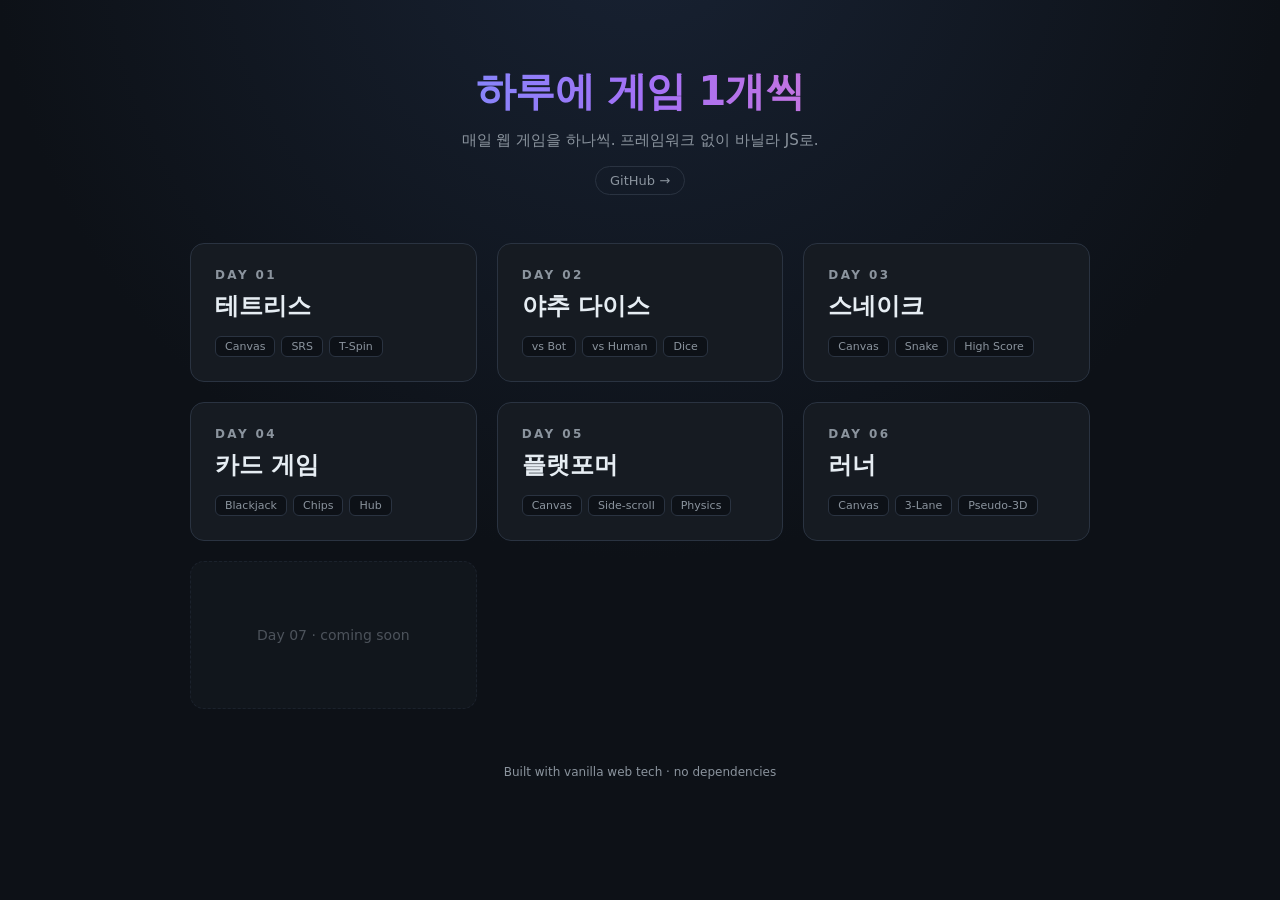
==== index.html @ 135dc763 "docs: 홈 갤러리에 day06 러너 카드 추가 'coming soon' 자리를 day06 러너 카드로 교체하고 day07 예정 칸을 남김." ====
<!DOCTYPE html>
<html lang="ko">
<head>
  <meta charset="UTF-8">
  <meta name="viewport" content="width=device-width, initial-scale=1.0">
  <title>하루에 게임 1개씩</title>
  <style>
    :root {
      --bg: #0d1117;
      --panel: #161b22;
      --line: #2a3341;
      --text: #e6edf3;
      --dim: #8b949e;
    }
    * { box-sizing: border-box; margin: 0; padding: 0; }
    body {
      background: radial-gradient(circle at 50% -10%, #182233, #0d1117 55%);
      color: var(--text);
      font-family: "Segoe UI", system-ui, -apple-system, sans-serif;
      min-height: 100vh;
      padding: 64px 24px;
    }
    .wrap { max-width: 900px; margin: 0 auto; }
    header { text-align: center; margin-bottom: 48px; }
    h1 {
      font-size: 40px;
      font-weight: 800;
      letter-spacing: -0.02em;
      background: linear-gradient(90deg, #58a6ff, #a371f7, #f778ba);
      -webkit-background-clip: text;
      background-clip: text;
      color: transparent;
    }
    header p { color: var(--dim); margin-top: 12px; font-size: 15px; }
    .repo {
      display: inline-block;
      margin-top: 16px;
      color: var(--dim);
      font-size: 13px;
      text-decoration: none;
      border: 1px solid var(--line);
      padding: 6px 14px;
      border-radius: 999px;
      transition: color .15s, border-color .15s;
    }
    .repo:hover { color: var(--text); border-color: var(--dim); }
    .grid {
      display: grid;
      grid-template-columns: repeat(auto-fill, minmax(240px, 1fr));
      gap: 20px;
    }
    .card {
      display: block;
      background: var(--panel);
      border: 1px solid var(--line);
      border-radius: 14px;
      padding: 24px;
      text-decoration: none;
      color: inherit;
      transition: transform .15s, border-color .15s, box-shadow .15s;
    }
    .card:hover {
      transform: translateY(-4px);
      border-color: #3d5a80;
      box-shadow: 0 16px 40px rgba(0, 0, 0, .4);
    }
    .day { font-size: 12px; letter-spacing: .2em; color: var(--dim); font-weight: 600; }
    .card h2 { font-size: 24px; margin: 8px 0 14px; }
    .tags { display: flex; gap: 6px; flex-wrap: wrap; }
    .tag {
      font-size: 11px;
      color: var(--dim);
      background: #0d1117;
      border: 1px solid var(--line);
      padding: 3px 9px;
      border-radius: 6px;
    }
    .soon {
      opacity: .5;
      border-style: dashed;
      display: flex;
      align-items: center;
      justify-content: center;
      min-height: 148px;
      color: var(--dim);
      font-size: 14px;
    }
    footer { text-align: center; margin-top: 56px; color: var(--dim); font-size: 12px; }
  </style>
</head>
<body>
  <div class="wrap">
    <header>
      <h1>하루에 게임 1개씩</h1>
      <p>매일 웹 게임을 하나씩. 프레임워크 없이 바닐라 JS로.</p>
      <a class="repo" href="https://github.com/dhlee0903/one-game-a-day" target="_blank" rel="noopener">GitHub →</a>
    </header>

    <div class="grid">
      <a class="card" href="./day01-tetris/">
        <div class="day">DAY 01</div>
        <h2>테트리스</h2>
        <div class="tags">
          <span class="tag">Canvas</span>
          <span class="tag">SRS</span>
          <span class="tag">T-Spin</span>
        </div>
      </a>
      <a class="card" href="./day02-yacht-dice/">
        <div class="day">DAY 02</div>
        <h2>야추 다이스</h2>
        <div class="tags">
          <span class="tag">vs Bot</span>
          <span class="tag">vs Human</span>
          <span class="tag">Dice</span>
        </div>
      </a>
      <a class="card" href="./day03-snake/">
        <div class="day">DAY 03</div>
        <h2>스네이크</h2>
        <div class="tags">
          <span class="tag">Canvas</span>
          <span class="tag">Snake</span>
          <span class="tag">High Score</span>
        </div>
      </a>
      <a class="card" href="./day04-cards/">
        <div class="day">DAY 04</div>
        <h2>카드 게임</h2>
        <div class="tags">
          <span class="tag">Blackjack</span>
          <span class="tag">Chips</span>
          <span class="tag">Hub</span>
        </div>
      </a>
      <a class="card" href="./day05-platformer/">
        <div class="day">DAY 05</div>
        <h2>플랫포머</h2>
        <div class="tags">
          <span class="tag">Canvas</span>
          <span class="tag">Side-scroll</span>
          <span class="tag">Physics</span>
        </div>
      </a>
      <a class="card" href="./day06-runner/">
        <div class="day">DAY 06</div>
        <h2>러너</h2>
        <div class="tags">
          <span class="tag">Canvas</span>
          <span class="tag">3-Lane</span>
          <span class="tag">Pseudo-3D</span>
        </div>
      </a>
      <div class="card soon">Day 07 · coming soon</div>
    </div>

    <footer>Built with vanilla web tech · no dependencies</footer>
  </div>
</body>
</html>
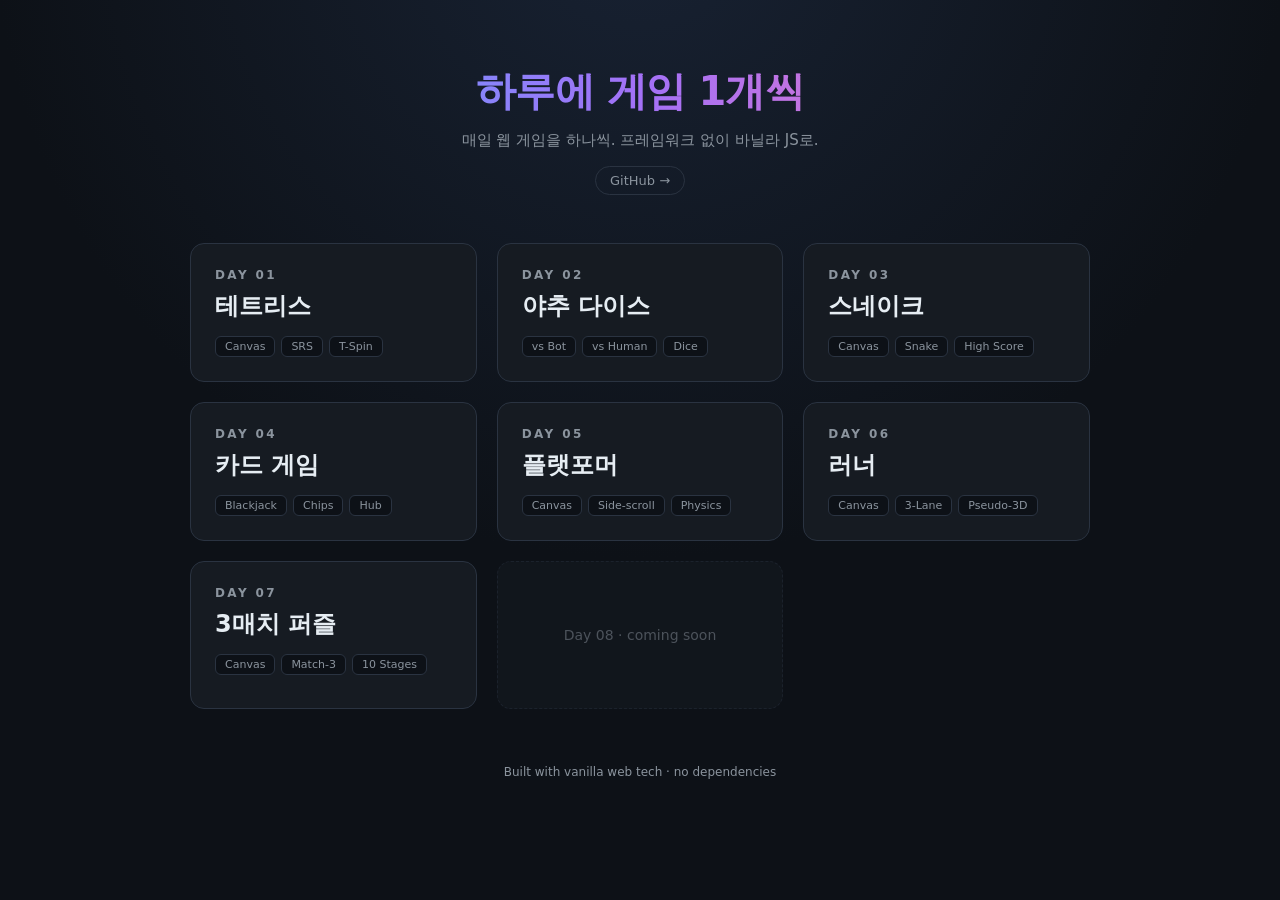
==== commit e5b3becb: "docs: 루트 목록·갤러리에 day07 3매치 추가" ====
--- a/index.html
+++ b/index.html
@@ -151,7 +151,16 @@
           <span class="tag">Pseudo-3D</span>
         </div>
       </a>
-      <div class="card soon">Day 07 · coming soon</div>
+      <a class="card" href="./day07-match3/">
+        <div class="day">DAY 07</div>
+        <h2>3매치 퍼즐</h2>
+        <div class="tags">
+          <span class="tag">Canvas</span>
+          <span class="tag">Match-3</span>
+          <span class="tag">10 Stages</span>
+        </div>
+      </a>
+      <div class="card soon">Day 08 · coming soon</div>
     </div>
 
     <footer>Built with vanilla web tech · no dependencies</footer>
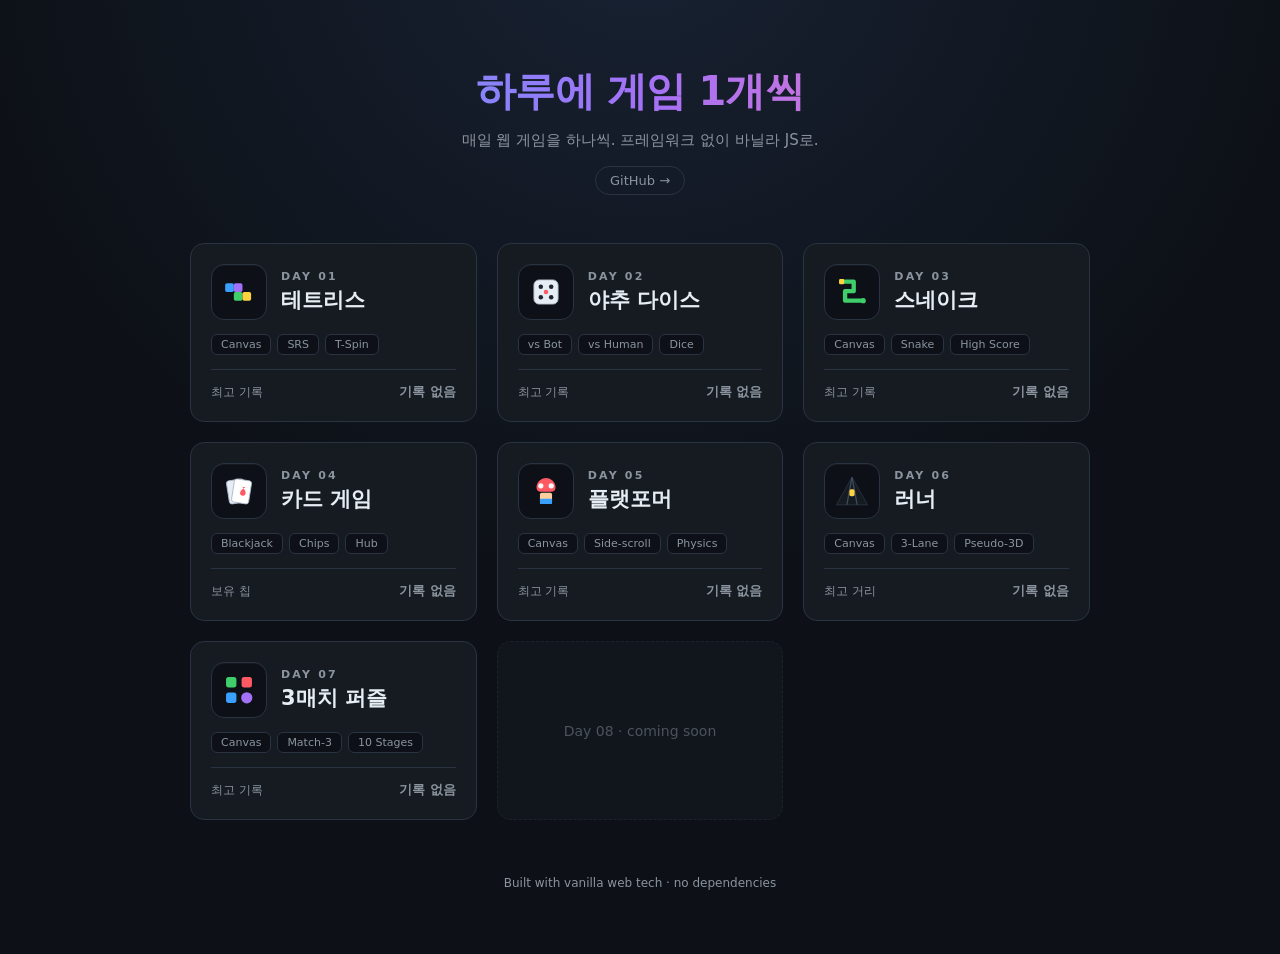
==== commit 0a11aa2f: "feat(home): 메인 리스트에 게임 썸네일·하이스코어 표시 메인 index를 데이터 기반으로 다시 짜서 게임별 인라인 SVG 썸네일과 최고 기록(로컬스토리지)을 카드에 표시한" ====
--- a/index.html
+++ b/index.html
@@ -11,6 +11,7 @@
       --line: #2a3341;
       --text: #e6edf3;
       --dim: #8b949e;
+      --accent: #ffd23f;
     }
     * { box-sizing: border-box; margin: 0; padding: 0; }
     body {
@@ -23,25 +24,15 @@
     .wrap { max-width: 900px; margin: 0 auto; }
     header { text-align: center; margin-bottom: 48px; }
     h1 {
-      font-size: 40px;
-      font-weight: 800;
-      letter-spacing: -0.02em;
+      font-size: 40px; font-weight: 800; letter-spacing: -0.02em;
       background: linear-gradient(90deg, #58a6ff, #a371f7, #f778ba);
-      -webkit-background-clip: text;
-      background-clip: text;
-      color: transparent;
+      -webkit-background-clip: text; background-clip: text; color: transparent;
     }
     header p { color: var(--dim); margin-top: 12px; font-size: 15px; }
     .repo {
-      display: inline-block;
-      margin-top: 16px;
-      color: var(--dim);
-      font-size: 13px;
-      text-decoration: none;
-      border: 1px solid var(--line);
-      padding: 6px 14px;
-      border-radius: 999px;
-      transition: color .15s, border-color .15s;
+      display: inline-block; margin-top: 16px; color: var(--dim); font-size: 13px;
+      text-decoration: none; border: 1px solid var(--line);
+      padding: 6px 14px; border-radius: 999px; transition: color .15s, border-color .15s;
     }
     .repo:hover { color: var(--text); border-color: var(--dim); }
     .grid {
@@ -50,40 +41,37 @@
       gap: 20px;
     }
     .card {
-      display: block;
-      background: var(--panel);
-      border: 1px solid var(--line);
-      border-radius: 14px;
-      padding: 24px;
-      text-decoration: none;
-      color: inherit;
+      display: flex; flex-direction: column;
+      background: var(--panel); border: 1px solid var(--line); border-radius: 14px;
+      padding: 20px; text-decoration: none; color: inherit;
       transition: transform .15s, border-color .15s, box-shadow .15s;
     }
-    .card:hover {
-      transform: translateY(-4px);
-      border-color: #3d5a80;
-      box-shadow: 0 16px 40px rgba(0, 0, 0, .4);
+    .card:hover { transform: translateY(-4px); border-color: #3d5a80; box-shadow: 0 16px 40px rgba(0, 0, 0, .4); }
+    .top { display: flex; align-items: center; gap: 14px; }
+    .thumb {
+      flex: none; width: 56px; height: 56px; border-radius: 13px;
+      display: flex; align-items: center; justify-content: center;
+      background: #0d1117; border: 1px solid var(--line);
+      box-shadow: inset 0 1px 0 rgba(255, 255, 255, .04);
     }
-    .day { font-size: 12px; letter-spacing: .2em; color: var(--dim); font-weight: 600; }
-    .card h2 { font-size: 24px; margin: 8px 0 14px; }
-    .tags { display: flex; gap: 6px; flex-wrap: wrap; }
+    .thumb svg { width: 38px; height: 38px; display: block; }
+    .head .day { font-size: 11px; letter-spacing: .2em; color: var(--dim); font-weight: 600; }
+    .head h2 { font-size: 21px; margin-top: 3px; }
+    .tags { display: flex; gap: 6px; flex-wrap: wrap; margin-top: 14px; }
     .tag {
-      font-size: 11px;
-      color: var(--dim);
-      background: #0d1117;
-      border: 1px solid var(--line);
-      padding: 3px 9px;
-      border-radius: 6px;
+      font-size: 11px; color: var(--dim); background: #0d1117;
+      border: 1px solid var(--line); padding: 3px 9px; border-radius: 6px;
     }
+    .hs {
+      display: flex; align-items: center; justify-content: space-between;
+      margin-top: 14px; padding-top: 13px; border-top: 1px solid var(--line);
+    }
+    .hs .lbl { font-size: 12px; color: var(--dim); }
+    .hs .val { font-size: 16px; font-weight: 800; color: var(--accent); font-variant-numeric: tabular-nums; }
+    .hs .val.none { color: var(--dim); font-weight: 600; font-size: 13px; }
     .soon {
-      opacity: .5;
-      border-style: dashed;
-      display: flex;
-      align-items: center;
-      justify-content: center;
-      min-height: 148px;
-      color: var(--dim);
-      font-size: 14px;
+      opacity: .5; border-style: dashed; align-items: center; justify-content: center;
+      min-height: 148px; color: var(--dim); font-size: 14px;
     }
     footer { text-align: center; margin-top: 56px; color: var(--dim); font-size: 12px; }
   </style>
@@ -96,74 +84,85 @@
       <a class="repo" href="https://github.com/dhlee0903/one-game-a-day" target="_blank" rel="noopener">GitHub →</a>
     </header>
 
-    <div class="grid">
-      <a class="card" href="./day01-tetris/">
-        <div class="day">DAY 01</div>
-        <h2>테트리스</h2>
-        <div class="tags">
-          <span class="tag">Canvas</span>
-          <span class="tag">SRS</span>
-          <span class="tag">T-Spin</span>
-        </div>
-      </a>
-      <a class="card" href="./day02-yacht-dice/">
-        <div class="day">DAY 02</div>
-        <h2>야추 다이스</h2>
-        <div class="tags">
-          <span class="tag">vs Bot</span>
-          <span class="tag">vs Human</span>
-          <span class="tag">Dice</span>
-        </div>
-      </a>
-      <a class="card" href="./day03-snake/">
-        <div class="day">DAY 03</div>
-        <h2>스네이크</h2>
-        <div class="tags">
-          <span class="tag">Canvas</span>
-          <span class="tag">Snake</span>
-          <span class="tag">High Score</span>
-        </div>
-      </a>
-      <a class="card" href="./day04-cards/">
-        <div class="day">DAY 04</div>
-        <h2>카드 게임</h2>
-        <div class="tags">
-          <span class="tag">Blackjack</span>
-          <span class="tag">Chips</span>
-          <span class="tag">Hub</span>
-        </div>
-      </a>
-      <a class="card" href="./day05-platformer/">
-        <div class="day">DAY 05</div>
-        <h2>플랫포머</h2>
-        <div class="tags">
-          <span class="tag">Canvas</span>
-          <span class="tag">Side-scroll</span>
-          <span class="tag">Physics</span>
-        </div>
-      </a>
-      <a class="card" href="./day06-runner/">
-        <div class="day">DAY 06</div>
-        <h2>러너</h2>
-        <div class="tags">
-          <span class="tag">Canvas</span>
-          <span class="tag">3-Lane</span>
-          <span class="tag">Pseudo-3D</span>
-        </div>
-      </a>
-      <a class="card" href="./day07-match3/">
-        <div class="day">DAY 07</div>
-        <h2>3매치 퍼즐</h2>
-        <div class="tags">
-          <span class="tag">Canvas</span>
-          <span class="tag">Match-3</span>
-          <span class="tag">10 Stages</span>
-        </div>
-      </a>
-      <div class="card soon">Day 08 · coming soon</div>
-    </div>
+    <div class="grid" id="grid"></div>
 
     <footer>Built with vanilla web tech · no dependencies</footer>
   </div>
+
+  <script>
+    // High scores live in localStorage (shared origin with each game page).
+    const num = (k) => { try { return Number(localStorage.getItem(k)) || 0; } catch { return 0; } };
+    const jsonBest = (k) => { try { return (JSON.parse(localStorage.getItem(k)) || {}).best || 0; } catch { return 0; } };
+
+    // Simple thematic SVG thumbnails (self-contained, no assets).
+    const ICON = {
+      tetris: `<svg viewBox="0 0 44 44">
+        <rect x="6" y="12" width="10" height="10" rx="2" fill="#3aa0ff"/>
+        <rect x="16" y="12" width="10" height="10" rx="2" fill="#a371f7"/>
+        <rect x="16" y="22" width="10" height="10" rx="2" fill="#3fce6a"/>
+        <rect x="26" y="22" width="10" height="10" rx="2" fill="#ffd23f"/></svg>`,
+      dice: `<svg viewBox="0 0 44 44">
+        <rect x="8" y="8" width="28" height="28" rx="6" fill="#e7edf4" stroke="#aeb9c8"/>
+        <circle cx="16" cy="16" r="2.6" fill="#20242c"/><circle cx="28" cy="16" r="2.6" fill="#20242c"/>
+        <circle cx="22" cy="22" r="2.6" fill="#ff5a63"/>
+        <circle cx="16" cy="28" r="2.6" fill="#20242c"/><circle cx="28" cy="28" r="2.6" fill="#20242c"/></svg>`,
+      snake: `<svg viewBox="0 0 44 44" fill="none" stroke="#3fce6a" stroke-width="5" stroke-linecap="round" stroke-linejoin="round">
+        <path d="M10 10h14v11H14v11h20"/>
+        <circle cx="35" cy="32" r="3" fill="#3fce6a" stroke="none"/>
+        <rect x="7" y="7" width="6" height="6" rx="1.5" fill="#ffd23f" stroke="none"/></svg>`,
+      cards: `<svg viewBox="0 0 44 44">
+        <rect x="9" y="9" width="20" height="27" rx="3" fill="#e7edf4" stroke="#aeb9c8" transform="rotate(-9 19 22)"/>
+        <rect x="15" y="9" width="20" height="27" rx="3" fill="#fff" stroke="#aeb9c8" transform="rotate(9 25 22)"/>
+        <path d="M25 17c3 3 5 4 5 7a3.2 3.2 0 0 1-6.4 0c0-3 2-4 5-7z" fill="#ff5a63" transform="rotate(9 25 22)"/></svg>`,
+      platformer: `<svg viewBox="0 0 44 44">
+        <path d="M22 7c6 0 11 5 11 11 0 3-2 5-5 5H16c-3 0-5-2-5-5C11 12 16 7 22 7z" fill="#ff5a63"/>
+        <circle cx="16" cy="16" r="3" fill="#fff"/><circle cx="28" cy="16" r="3" fill="#fff"/>
+        <rect x="15" y="24" width="14" height="13" rx="2" fill="#ffcf9e"/>
+        <rect x="15" y="31" width="14" height="6" rx="1" fill="#3aa0ff"/></svg>`,
+      runner: `<svg viewBox="0 0 44 44">
+        <path d="M22 6 4 38h36z" fill="#161b22" stroke="#2a3341"/>
+        <path d="M22 6 16 38M22 6l6 32" stroke="#3d4a5e" stroke-width="1.5"/>
+        <rect x="19" y="20" width="6" height="8" rx="2" fill="#ffd23f"/></svg>`,
+      match3: `<svg viewBox="0 0 44 44">
+        <rect x="7" y="7" width="12" height="12" rx="3" fill="#3fce6a"/>
+        <rect x="25" y="7" width="12" height="12" rx="3" fill="#ff5a63"/>
+        <rect x="7" y="25" width="12" height="12" rx="3" fill="#3aa0ff"/>
+        <circle cx="31" cy="31" r="6.5" fill="#a371f7"/></svg>`,
+    };
+
+    const GAMES = [
+      { day: '01', dir: 'day01-tetris',    name: '테트리스',    icon: 'tetris',     tags: ['Canvas', 'SRS', 'T-Spin'],           hs: () => num('og-hs-day01'),        unit: '점' },
+      { day: '02', dir: 'day02-yacht-dice', name: '야추 다이스', icon: 'dice',       tags: ['vs Bot', 'vs Human', 'Dice'],        hs: () => jsonBest('yacht-dice-stats'), unit: '점' },
+      { day: '03', dir: 'day03-snake',      name: '스네이크',    icon: 'snake',      tags: ['Canvas', 'Snake', 'High Score'],     hs: () => num('snake-best'),          unit: '점' },
+      { day: '04', dir: 'day04-cards',      name: '카드 게임',   icon: 'cards',      tags: ['Blackjack', 'Chips', 'Hub'],         hs: () => num('cards-chips'),         unit: '칩', lbl: '보유 칩' },
+      { day: '05', dir: 'day05-platformer', name: '플랫포머',    icon: 'platformer', tags: ['Canvas', 'Side-scroll', 'Physics'],  hs: () => num('og-hs-day05'),         unit: '점' },
+      { day: '06', dir: 'day06-runner',     name: '러너',        icon: 'runner',     tags: ['Canvas', '3-Lane', 'Pseudo-3D'],     hs: () => num('day06-runner-best'),   unit: 'm', lbl: '최고 거리' },
+      { day: '07', dir: 'day07-match3',     name: '3매치 퍼즐',  icon: 'match3',     tags: ['Canvas', 'Match-3', '10 Stages'],    hs: () => num('og-hs-day07'),         unit: '점' },
+    ];
+
+    const grid = document.getElementById('grid');
+    for (const g of GAMES) {
+      const score = g.hs();
+      const scoreHtml = score > 0
+        ? `<span class="lbl">${g.lbl || '최고 기록'}</span><span class="val">${score.toLocaleString()}${g.unit}</span>`
+        : `<span class="lbl">${g.lbl || '최고 기록'}</span><span class="val none">기록 없음</span>`;
+      const a = document.createElement('a');
+      a.className = 'card';
+      a.href = `./${g.dir}/`;
+      a.innerHTML = `
+        <div class="top">
+          <div class="thumb">${ICON[g.icon]}</div>
+          <div class="head"><div class="day">DAY ${g.day}</div><h2>${g.name}</h2></div>
+        </div>
+        <div class="tags">${g.tags.map((t) => `<span class="tag">${t}</span>`).join('')}</div>
+        <div class="hs">${scoreHtml}</div>`;
+      grid.appendChild(a);
+    }
+
+    const soon = document.createElement('div');
+    soon.className = 'card soon';
+    soon.textContent = 'Day 08 · coming soon';
+    grid.appendChild(soon);
+  </script>
 </body>
 </html>
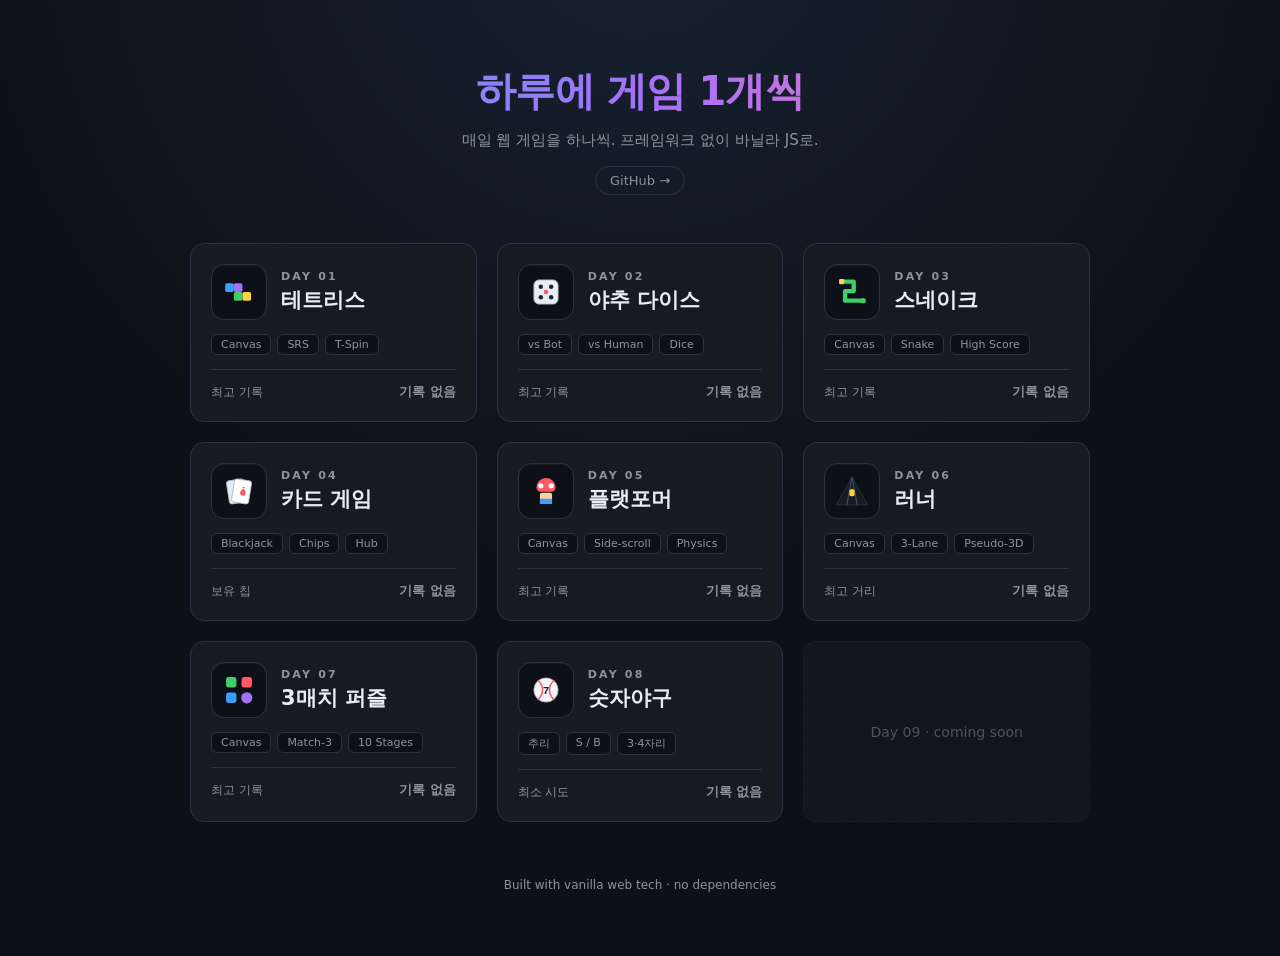
==== commit 4d7f04af: "feat(day08): 숫자야구 추가 서로 다른 숫자로 된 정답을 추리하는 숫자야구(Bulls and Cows). 자리+숫자 일치는 스트라이크, 숫자만 일치는 볼로 판정한다. 3자" ====
--- a/index.html
+++ b/index.html
@@ -128,6 +128,12 @@
         <rect x="25" y="7" width="12" height="12" rx="3" fill="#ff5a63"/>
         <rect x="7" y="25" width="12" height="12" rx="3" fill="#3aa0ff"/>
         <circle cx="31" cy="31" r="6.5" fill="#a371f7"/></svg>`,
+      baseball: `<svg viewBox="0 0 44 44">
+        <circle cx="22" cy="22" r="14" fill="#f2f5f9" stroke="#aeb9c8"/>
+        <path d="M13 11c4 4 5 7 5 11s-1 7-5 11M31 11c-4 4-5 7-5 11s1 7 5 11"
+              fill="none" stroke="#ff5a63" stroke-width="1.8" stroke-linecap="round"/>
+        <text x="22" y="27" text-anchor="middle" font-size="13" font-weight="800"
+              font-family="ui-monospace, Menlo, monospace" fill="#20242c">7</text></svg>`,
     };
 
     const GAMES = [
@@ -138,6 +144,7 @@
       { day: '05', dir: 'day05-platformer', name: '플랫포머',    icon: 'platformer', tags: ['Canvas', 'Side-scroll', 'Physics'],  hs: () => num('og-hs-day05'),         unit: '점' },
       { day: '06', dir: 'day06-runner',     name: '러너',        icon: 'runner',     tags: ['Canvas', '3-Lane', 'Pseudo-3D'],     hs: () => num('day06-runner-best'),   unit: 'm', lbl: '최고 거리' },
       { day: '07', dir: 'day07-match3',     name: '3매치 퍼즐',  icon: 'match3',     tags: ['Canvas', 'Match-3', '10 Stages'],    hs: () => num('og-hs-day07'),         unit: '점' },
+      { day: '08', dir: 'day08-baseball',   name: '숫자야구',    icon: 'baseball',   tags: ['추리', 'S / B', '3·4자리'],          hs: () => num('og-hs-day08'),         unit: '회', lbl: '최소 시도' },
     ];
 
     const grid = document.getElementById('grid');
@@ -161,7 +168,7 @@
 
     const soon = document.createElement('div');
     soon.className = 'card soon';
-    soon.textContent = 'Day 08 · coming soon';
+    soon.textContent = 'Day 09 · coming soon';
     grid.appendChild(soon);
   </script>
 </body>
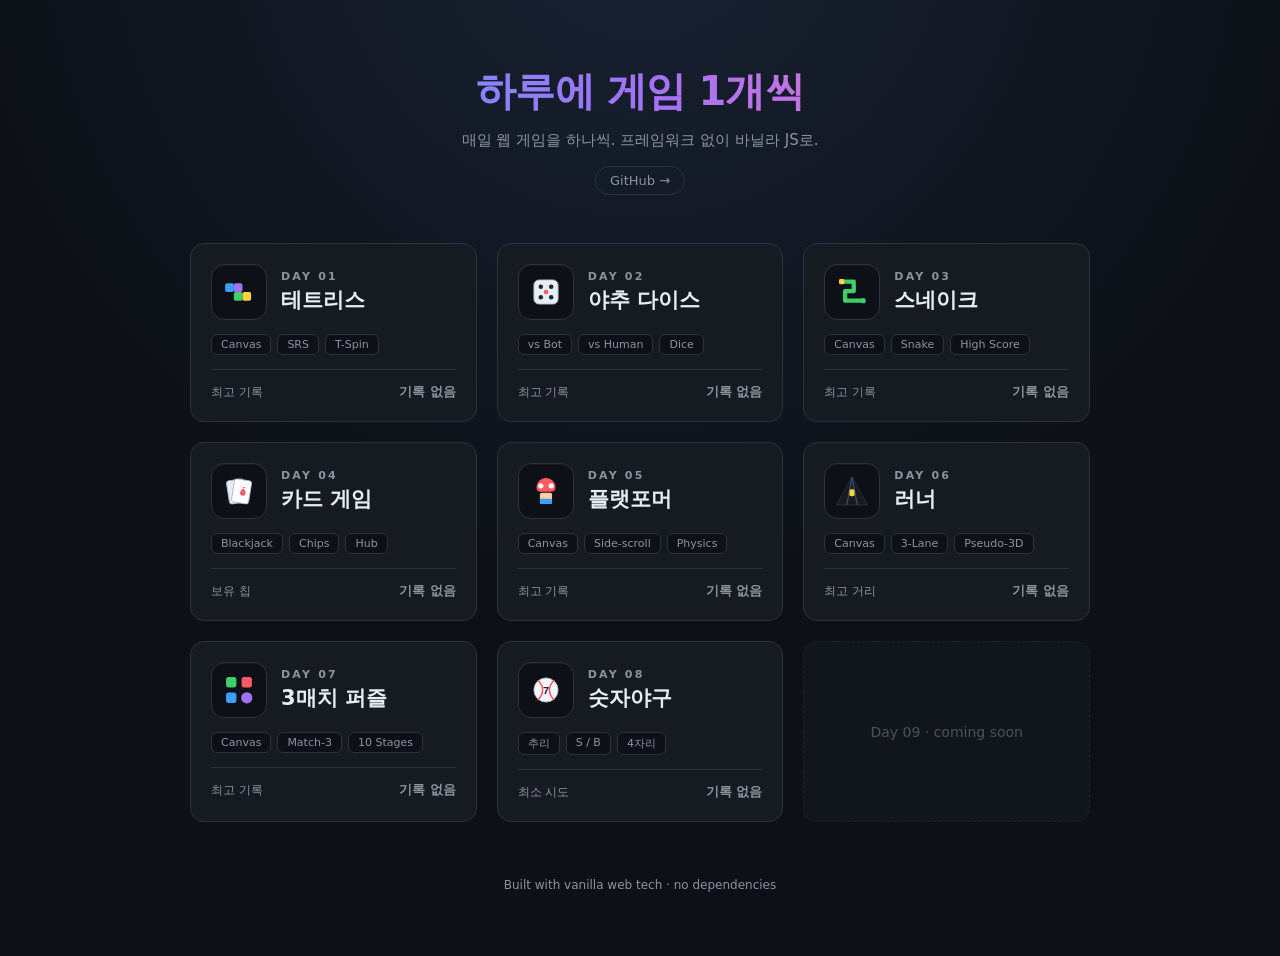
==== commit 71be8f47: "feat(day08): 4자리 고정·추측에 중복 숫자 허용 (v8.3) 3자리 난이도를 없애고 4자리로 고정했다(난이도 토글 대신 규칙 칩 표시). 추측에는 같은 숫자를 여러 번 " ====
--- a/index.html
+++ b/index.html
@@ -144,7 +144,7 @@
       { day: '05', dir: 'day05-platformer', name: '플랫포머',    icon: 'platformer', tags: ['Canvas', 'Side-scroll', 'Physics'],  hs: () => num('og-hs-day05'),         unit: '점' },
       { day: '06', dir: 'day06-runner',     name: '러너',        icon: 'runner',     tags: ['Canvas', '3-Lane', 'Pseudo-3D'],     hs: () => num('day06-runner-best'),   unit: 'm', lbl: '최고 거리' },
       { day: '07', dir: 'day07-match3',     name: '3매치 퍼즐',  icon: 'match3',     tags: ['Canvas', 'Match-3', '10 Stages'],    hs: () => num('og-hs-day07'),         unit: '점' },
-      { day: '08', dir: 'day08-baseball',   name: '숫자야구',    icon: 'baseball',   tags: ['추리', 'S / B', '3·4자리'],          hs: () => num('og-hs-day08'),         unit: '회', lbl: '최소 시도' },
+      { day: '08', dir: 'day08-baseball',   name: '숫자야구',    icon: 'baseball',   tags: ['추리', 'S / B', '4자리'],          hs: () => num('og-hs-day08'),         unit: '회', lbl: '최소 시도' },
     ];
 
     const grid = document.getElementById('grid');
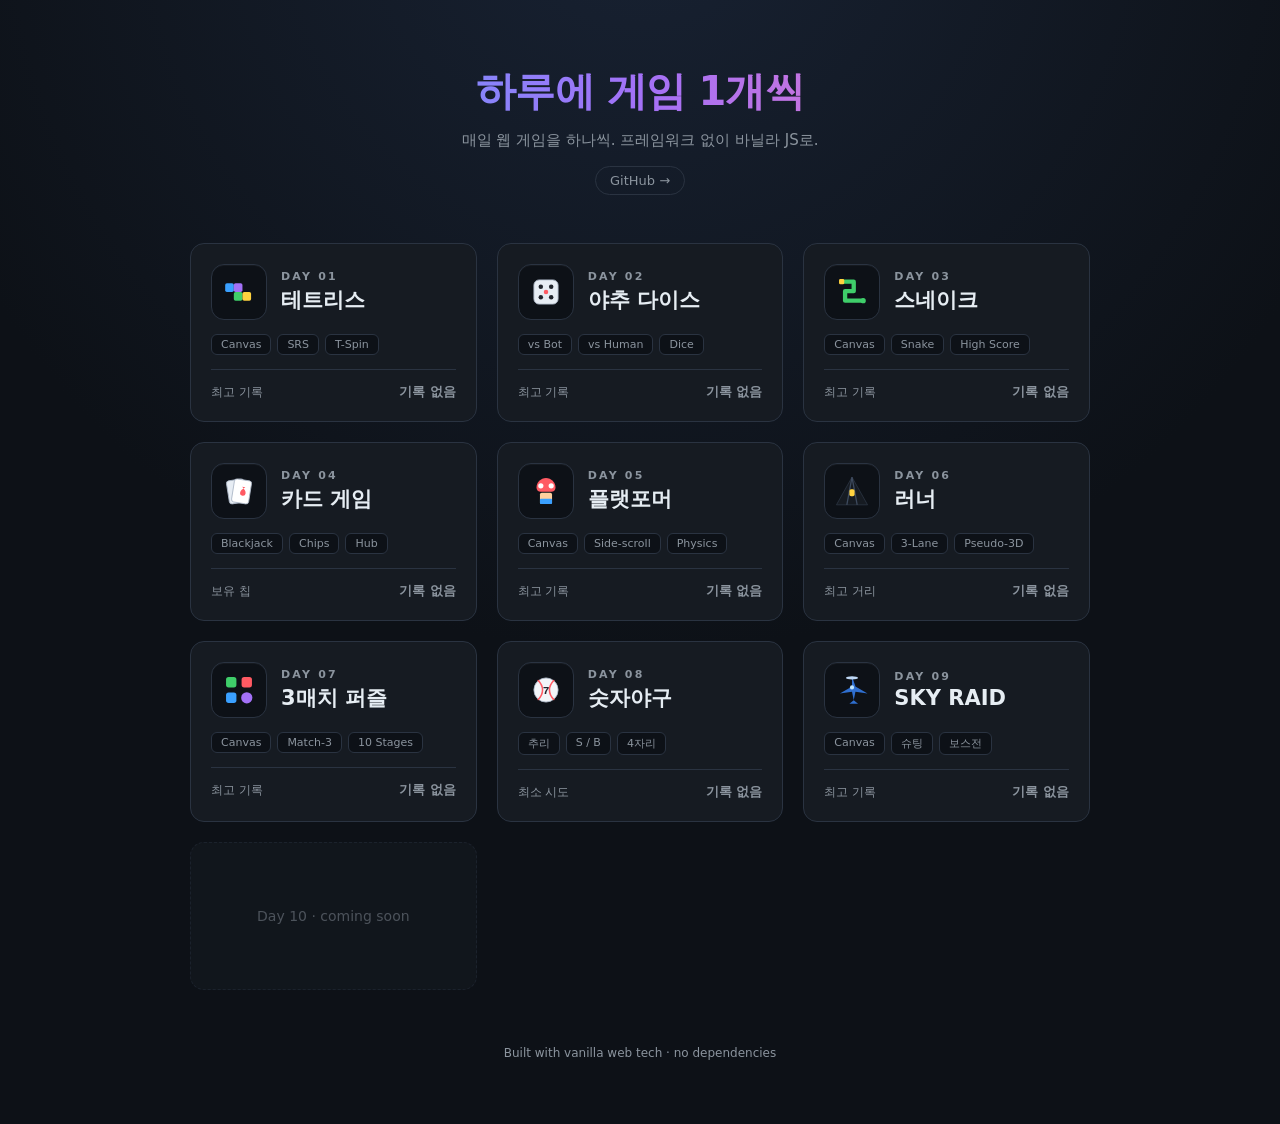
==== commit b65c8a3f: "feat(day09): 종스크롤 슈팅 SKY RAID 추가 1945풍 종스크롤 슈팅. 밝은 바다 위를 날며 편대를 격추하고 보스를 잡는 1스테이지 구성이다. 모바일은 드래그 상대 " ====
--- a/index.html
+++ b/index.html
@@ -128,6 +128,10 @@
         <rect x="25" y="7" width="12" height="12" rx="3" fill="#ff5a63"/>
         <rect x="7" y="25" width="12" height="12" rx="3" fill="#3aa0ff"/>
         <circle cx="31" cy="31" r="6.5" fill="#a371f7"/></svg>`,
+      plane: `<svg viewBox="0 0 44 44">
+        <path d="M22 6 26 18l14 8-14-2-2 10 5 4H19l5-4-2-10-14 2 14-8z" fill="#2f6fd0"/>
+        <ellipse cx="22" cy="8" rx="7" ry="1.8" fill="#bfd8f5"/>
+        <circle cx="22" cy="19" r="2.4" fill="#bfe6ff"/></svg>`,
       baseball: `<svg viewBox="0 0 44 44">
         <circle cx="22" cy="22" r="14" fill="#f2f5f9" stroke="#aeb9c8"/>
         <path d="M13 11c4 4 5 7 5 11s-1 7-5 11M31 11c-4 4-5 7-5 11s1 7 5 11"
@@ -145,6 +149,7 @@
       { day: '06', dir: 'day06-runner',     name: '러너',        icon: 'runner',     tags: ['Canvas', '3-Lane', 'Pseudo-3D'],     hs: () => num('day06-runner-best'),   unit: 'm', lbl: '최고 거리' },
       { day: '07', dir: 'day07-match3',     name: '3매치 퍼즐',  icon: 'match3',     tags: ['Canvas', 'Match-3', '10 Stages'],    hs: () => num('og-hs-day07'),         unit: '점' },
       { day: '08', dir: 'day08-baseball',   name: '숫자야구',    icon: 'baseball',   tags: ['추리', 'S / B', '4자리'],          hs: () => num('og-hs-day08'),         unit: '회', lbl: '최소 시도' },
+      { day: '09', dir: 'day09-shooter',    name: 'SKY RAID',    icon: 'plane',      tags: ['Canvas', '슈팅', '보스전'],          hs: () => num('og-hs-day09'),         unit: '점' },
     ];
 
     const grid = document.getElementById('grid');
@@ -168,7 +173,7 @@
 
     const soon = document.createElement('div');
     soon.className = 'card soon';
-    soon.textContent = 'Day 09 · coming soon';
+    soon.textContent = 'Day 10 · coming soon';
     grid.appendChild(soon);
   </script>
 </body>
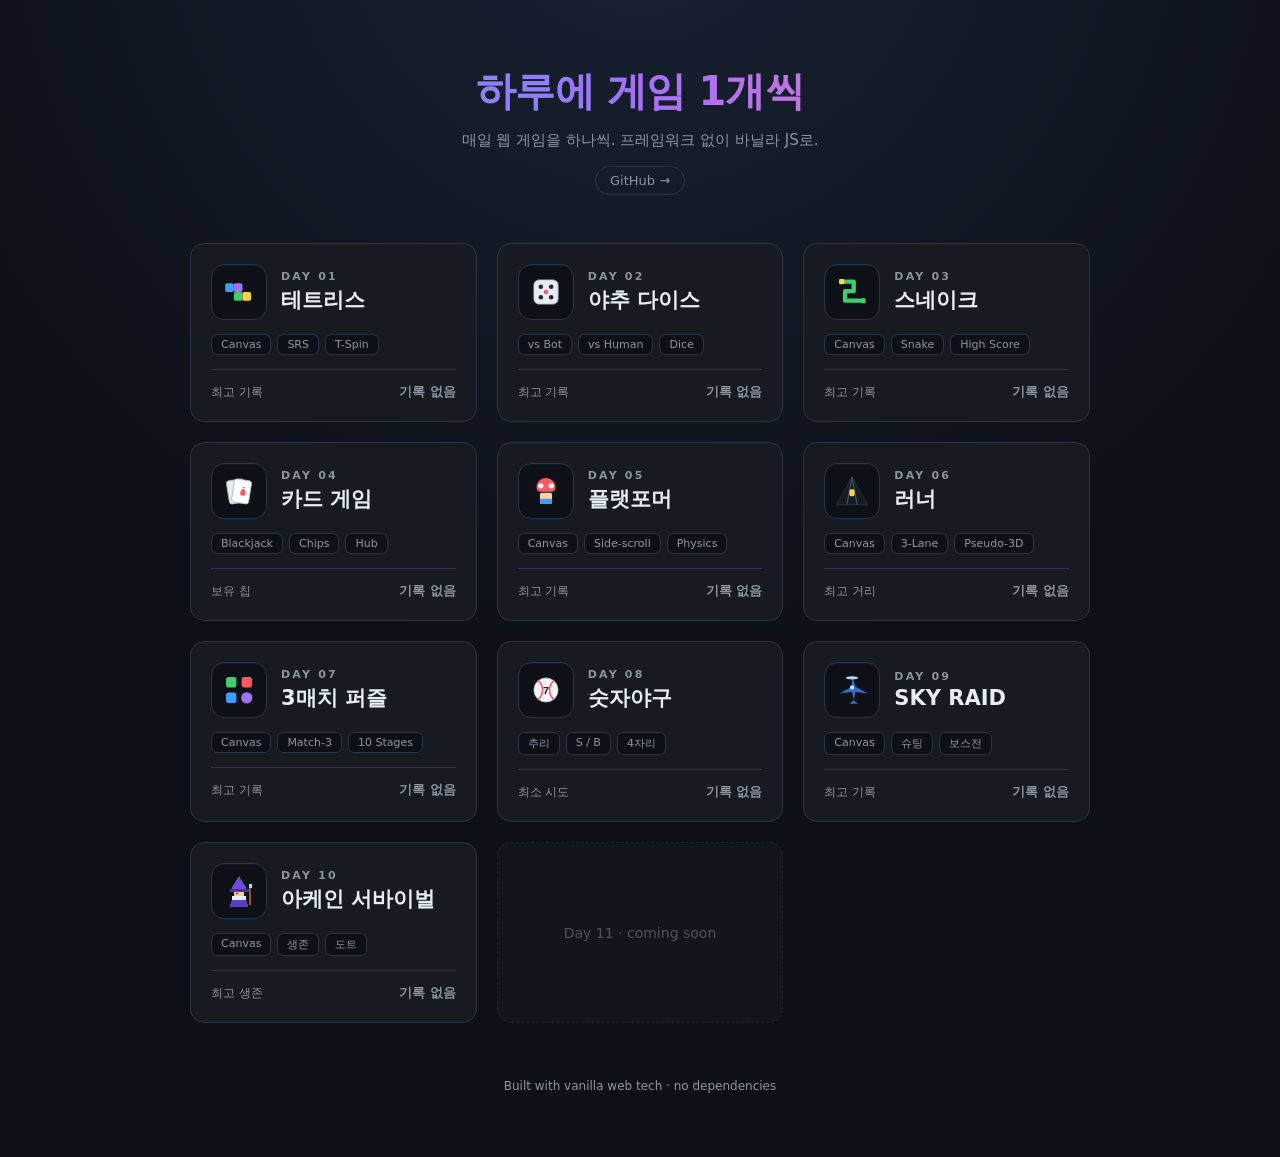
==== commit eebf23b4: "feat: 홈 화면과 README에 day10 추가 홈 카드에 아케인 서바이벌(최고 생존 시간)을 넣고 coming soon을 Day 11로 옮겼다. README 게임 목록에 빠져" ====
--- a/index.html
+++ b/index.html
@@ -138,6 +138,15 @@
               fill="none" stroke="#ff5a63" stroke-width="1.8" stroke-linecap="round"/>
         <text x="22" y="27" text-anchor="middle" font-size="13" font-weight="800"
               font-family="ui-monospace, Menlo, monospace" fill="#20242c">7</text></svg>`,
+      wizard: `<svg viewBox="0 0 44 44" shape-rendering="crispEdges">
+        <path d="M22 5 13 20h18z" fill="#6d4bd6"/>
+        <rect x="11" y="20" width="22" height="3" fill="#4a2f9e"/>
+        <rect x="16" y="23" width="12" height="5" fill="#f0c9a0"/>
+        <rect x="19" y="24" width="2" height="2" fill="#241a3d"/>
+        <rect x="14" y="28" width="16" height="4" fill="#e9eef8"/>
+        <path d="M14 32h16l3 8H11z" fill="#5b3fb8"/>
+        <rect x="33" y="14" width="4" height="4" fill="#7ff0ff"/>
+        <rect x="34" y="18" width="2" height="20" fill="#8a5a2b"/></svg>`,
     };
 
     const GAMES = [
@@ -150,6 +159,7 @@
       { day: '07', dir: 'day07-match3',     name: '3매치 퍼즐',  icon: 'match3',     tags: ['Canvas', 'Match-3', '10 Stages'],    hs: () => num('og-hs-day07'),         unit: '점' },
       { day: '08', dir: 'day08-baseball',   name: '숫자야구',    icon: 'baseball',   tags: ['추리', 'S / B', '4자리'],          hs: () => num('og-hs-day08'),         unit: '회', lbl: '최소 시도' },
       { day: '09', dir: 'day09-shooter',    name: 'SKY RAID',    icon: 'plane',      tags: ['Canvas', '슈팅', '보스전'],          hs: () => num('og-hs-day09'),         unit: '점' },
+      { day: '10', dir: 'day10-wizard',     name: '아케인 서바이벌', icon: 'wizard',  tags: ['Canvas', '생존', '도트'],            hs: () => num('og-hs-day10'),         unit: '초', lbl: '최고 생존' },
     ];
 
     const grid = document.getElementById('grid');
@@ -173,7 +183,7 @@
 
     const soon = document.createElement('div');
     soon.className = 'card soon';
-    soon.textContent = 'Day 10 · coming soon';
+    soon.textContent = 'Day 11 · coming soon';
     grid.appendChild(soon);
   </script>
 </body>
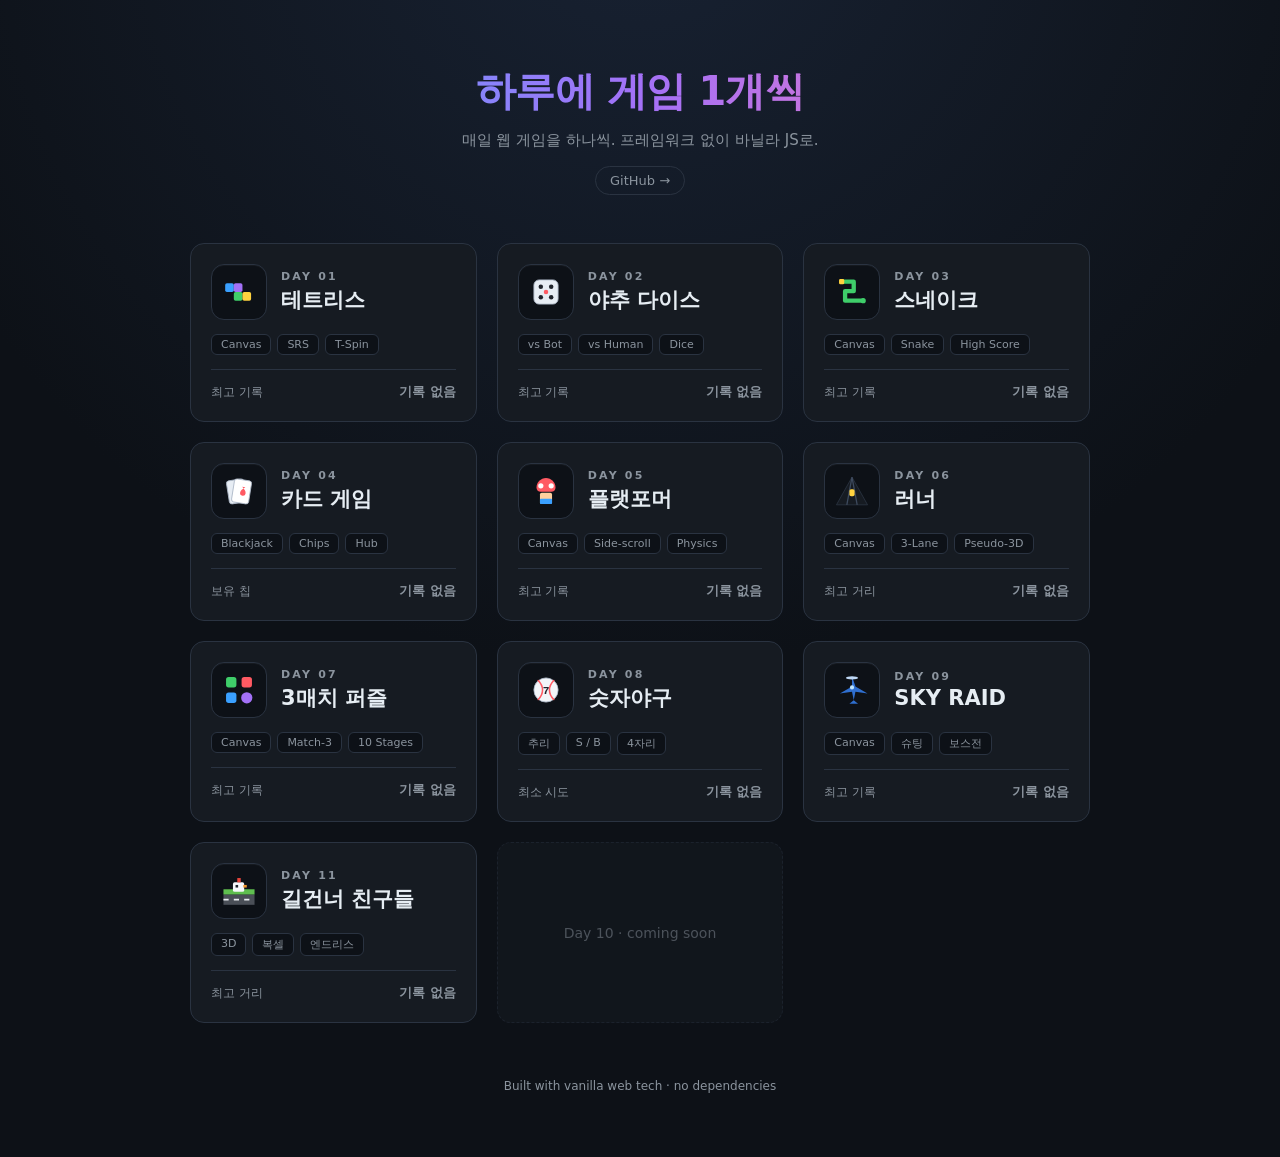
==== commit 9ba2d253: "feat(home): 메인 리스트에 day11 길건너 친구들 추가 카드와 썸네일 아이콘을 넣고 최고 거리(og-hs-day11)를 읽어 표시한다." ====
--- a/index.html
+++ b/index.html
@@ -138,15 +138,16 @@
               fill="none" stroke="#ff5a63" stroke-width="1.8" stroke-linecap="round"/>
         <text x="22" y="27" text-anchor="middle" font-size="13" font-weight="800"
               font-family="ui-monospace, Menlo, monospace" fill="#20242c">7</text></svg>`,
-      wizard: `<svg viewBox="0 0 44 44" shape-rendering="crispEdges">
-        <path d="M22 5 13 20h18z" fill="#6d4bd6"/>
-        <rect x="11" y="20" width="22" height="3" fill="#4a2f9e"/>
-        <rect x="16" y="23" width="12" height="5" fill="#f0c9a0"/>
-        <rect x="19" y="24" width="2" height="2" fill="#241a3d"/>
-        <rect x="14" y="28" width="16" height="4" fill="#e9eef8"/>
-        <path d="M14 32h16l3 8H11z" fill="#5b3fb8"/>
-        <rect x="33" y="14" width="4" height="4" fill="#7ff0ff"/>
-        <rect x="34" y="18" width="2" height="20" fill="#8a5a2b"/></svg>`,
+      crossy: `<svg viewBox="0 0 44 44">
+        <rect x="4" y="26" width="36" height="12" fill="#4a4f57"/>
+        <rect x="4" y="31" width="6" height="2" fill="#e9edf2"/>
+        <rect x="16" y="31" width="6" height="2" fill="#e9edf2"/>
+        <rect x="28" y="31" width="6" height="2" fill="#e9edf2"/>
+        <rect x="4" y="20" width="36" height="6" fill="#5fbf4f"/>
+        <rect x="15" y="12" width="13" height="11" rx="2" fill="#f7f9fc"/>
+        <rect x="20" y="7" width="4" height="5" fill="#e8453c"/>
+        <rect x="27" y="15" width="4" height="3" fill="#f0952e"/>
+        <rect x="18" y="15" width="3" height="3" fill="#20242c"/></svg>`,
     };
 
     const GAMES = [
@@ -159,7 +160,7 @@
       { day: '07', dir: 'day07-match3',     name: '3매치 퍼즐',  icon: 'match3',     tags: ['Canvas', 'Match-3', '10 Stages'],    hs: () => num('og-hs-day07'),         unit: '점' },
       { day: '08', dir: 'day08-baseball',   name: '숫자야구',    icon: 'baseball',   tags: ['추리', 'S / B', '4자리'],          hs: () => num('og-hs-day08'),         unit: '회', lbl: '최소 시도' },
       { day: '09', dir: 'day09-shooter',    name: 'SKY RAID',    icon: 'plane',      tags: ['Canvas', '슈팅', '보스전'],          hs: () => num('og-hs-day09'),         unit: '점' },
-      { day: '10', dir: 'day10-wizard',     name: '아케인 서바이벌', icon: 'wizard',  tags: ['Canvas', '생존', '도트'],            hs: () => num('og-hs-day10'),         unit: '초', lbl: '최고 생존' },
+      { day: '11', dir: 'day11-crossy',     name: '길건너 친구들', icon: 'crossy',     tags: ['3D', '복셀', '엔드리스'],           hs: () => num('og-hs-day11'),         unit: '칸', lbl: '최고 거리' },
     ];
 
     const grid = document.getElementById('grid');
@@ -183,7 +184,7 @@
 
     const soon = document.createElement('div');
     soon.className = 'card soon';
-    soon.textContent = 'Day 11 · coming soon';
+    soon.textContent = 'Day 10 · coming soon';
     grid.appendChild(soon);
   </script>
 </body>
